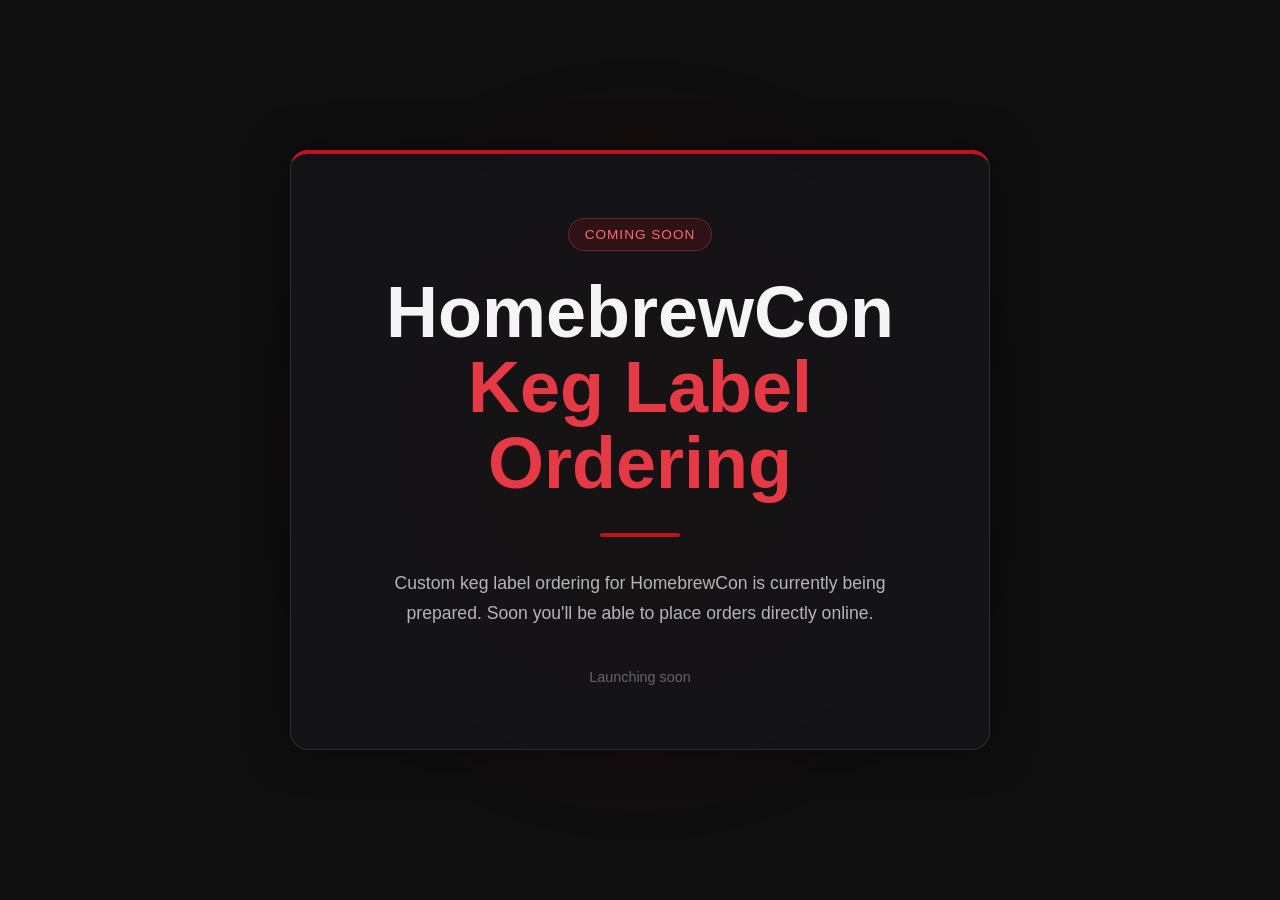
==== index.html @ 5b551ce6 "init" ====
<!DOCTYPE html>
<html lang="en">
<head>
    <meta charset="UTF-8" />
    <meta name="viewport" content="width=device-width, initial-scale=1.0" />
    <title>HomebrewCon Keg Label Ordering</title>

    <style>
        * {
            box-sizing: border-box;
            margin: 0;
            padding: 0;
        }

        body {
            background: #0f0f10;
            color: #f5f5f5;
            font-family: Arial, Helvetica, sans-serif;
            min-height: 100vh;
            display: flex;
            align-items: center;
            justify-content: center;
            padding: 2rem;
            overflow: hidden;
        }

        .background-glow {
            position: absolute;
            width: 700px;
            height: 700px;
            background: radial-gradient(circle, rgba(180, 0, 0, 0.35) 0%, rgba(180, 0, 0, 0) 70%);
            filter: blur(40px);
            z-index: 0;
        }

        .container {
            position: relative;
            z-index: 1;
            max-width: 700px;
            width: 100%;
            background: rgba(20, 20, 22, 0.92);
            border: 1px solid #2d2d2f;
            border-top: 4px solid #c1121f;
            border-radius: 18px;
            padding: 4rem 3rem;
            text-align: center;
            box-shadow: 0 0 40px rgba(0, 0, 0, 0.5);
        }

        .tag {
            display: inline-block;
            background: rgba(193, 18, 31, 0.15);
            color: #ff6b6b;
            border: 1px solid rgba(255, 107, 107, 0.25);
            padding: 0.5rem 1rem;
            border-radius: 999px;
            font-size: 0.85rem;
            letter-spacing: 1px;
            text-transform: uppercase;
            margin-bottom: 1.5rem;
        }

        h1 {
            font-size: clamp(2.5rem, 6vw, 4.5rem);
            line-height: 1.05;
            margin-bottom: 1.25rem;
            font-weight: 800;
        }

        .accent {
            color: #e63946;
        }

        p {
            color: #b5b5b8;
            font-size: 1.1rem;
            line-height: 1.7;
            max-width: 560px;
            margin: 0 auto 2rem;
        }

        .divider {
            width: 80px;
            height: 4px;
            background: #c1121f;
            border-radius: 999px;
            margin: 2rem auto;
        }

        .notify {
            display: inline-block;
            text-decoration: none;
            background: #c1121f;
            color: white;
            padding: 1rem 1.75rem;
            border-radius: 12px;
            font-weight: bold;
            transition: all 0.2s ease;
            border: 1px solid transparent;
        }

        .notify:hover {
            background: #e63946;
            transform: translateY(-2px);
            box-shadow: 0 8px 24px rgba(230, 57, 70, 0.35);
        }

        .footer {
            margin-top: 2.5rem;
            color: #666;
            font-size: 0.9rem;
        }

        @media (max-width: 640px) {
            .container {
                padding: 3rem 1.5rem;
            }

            p {
                font-size: 1rem;
            }
        }
    </style>
</head>

<body>

    <div class="background-glow"></div>

    <div class="container">
        <div class="tag">Coming Soon</div>

        <h1>
            HomebrewCon<br>
            <span class="accent">Keg Label Ordering</span>
        </h1>

        <div class="divider"></div>

        <p>
            Custom keg label ordering for HomebrewCon is currently being prepared.
            Soon you'll be able to place orders directly online.
        </p>

        <div class="footer">
            Launching soon
        </div>
    </div>

</body>
</html>
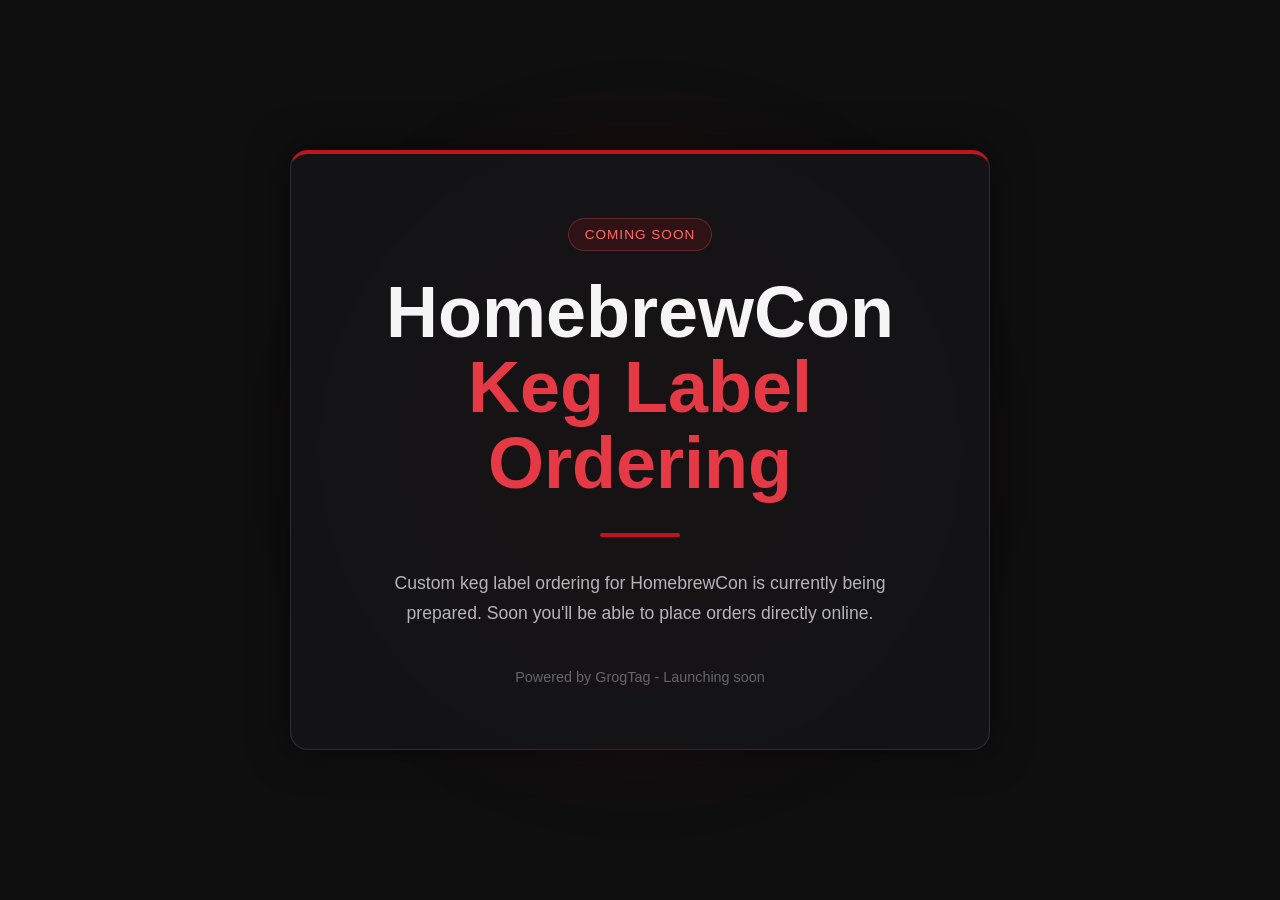
==== commit 4002b4a4: "adding pages and firebase info" ====
--- a/index.html
+++ b/index.html
@@ -143,7 +143,7 @@
         </p>
 
         <div class="footer">
-            Launching soon
+            Powered by GrogTag - Launching soon
         </div>
     </div>
 
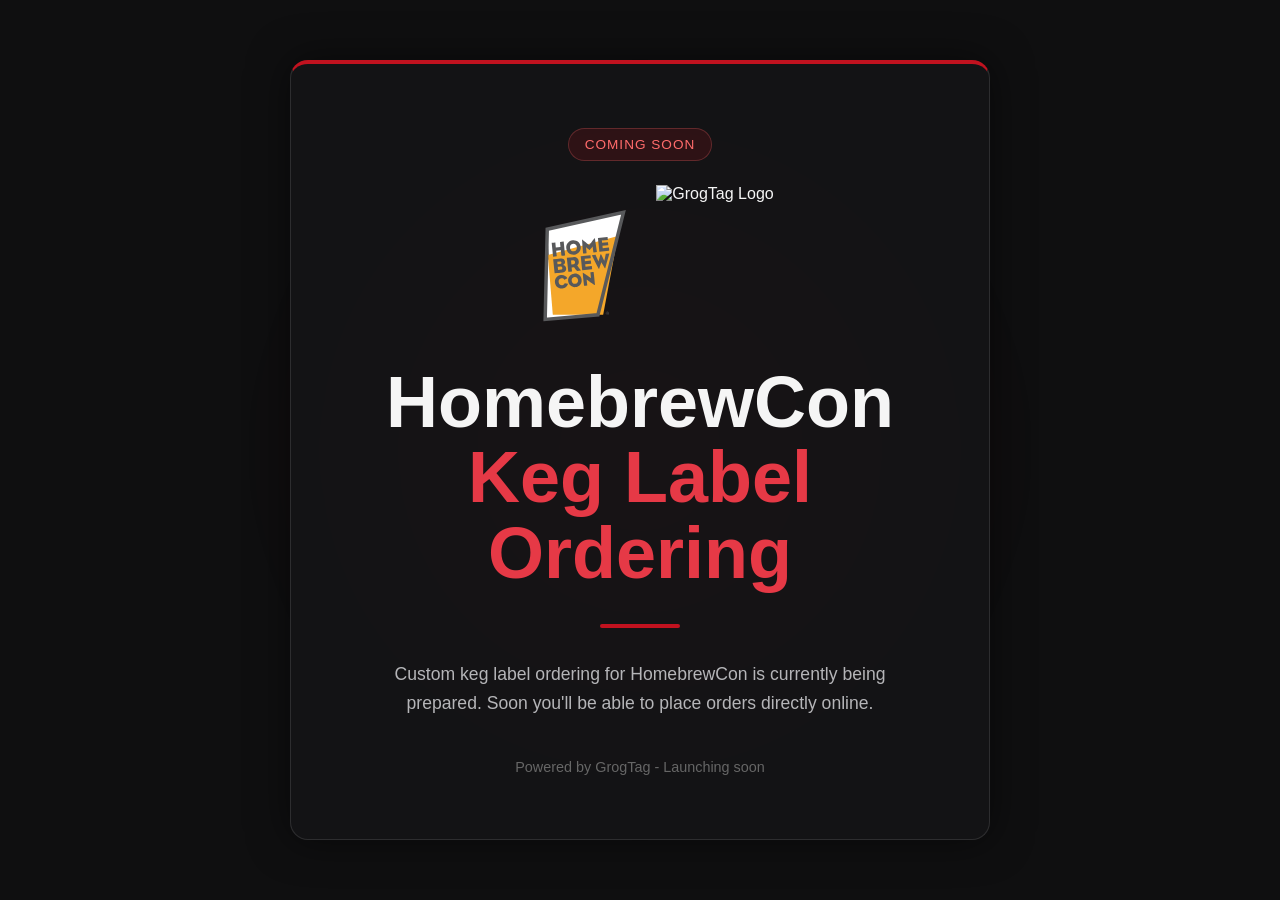
==== commit 0a382958: "adding logos" ====
--- a/index.html
+++ b/index.html
@@ -120,15 +120,31 @@
                 font-size: 1rem;
             }
         }
+
+         .logo-container {
+     display: flex;
+     justify-content: center;
+ }
+
+ .logo-container img {
+     /* max-height: 200px; */
+     max-width: 150px;
+     height: auto;
+     width: auto;
+ }
     </style>
 </head>
 
 <body>
 
     <div class="background-glow"></div>
-
     <div class="container">
         <div class="tag">Coming Soon</div>
+        <div class="logo-container">
+            <img src="./HBC-Logo.svg" alt="HBC Logo">
+            <img src="https://www.grogtag.com/-1015630644/Handler/CSSOverride/GetImage/6/grogtag-logo.svg"
+                alt="GrogTag Logo">
+        </div>
 
         <h1>
             HomebrewCon<br>
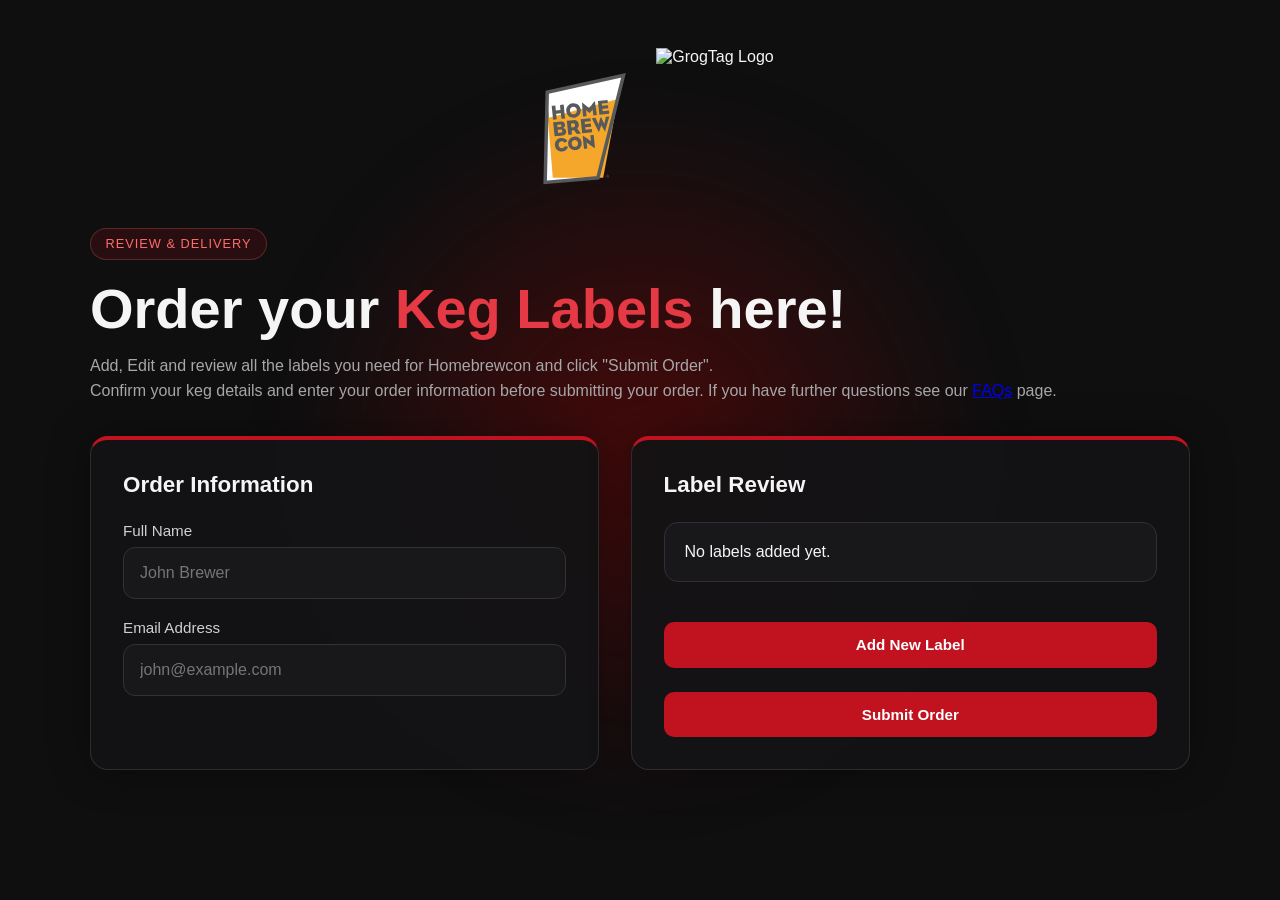
==== commit e7becac6: "Made live" ====
--- a/index.html
+++ b/index.html
@@ -1,167 +1,589 @@
 <!DOCTYPE html>
 <html lang="en">
+
 <head>
     <meta charset="UTF-8" />
     <meta name="viewport" content="width=device-width, initial-scale=1.0" />
-    <title>HomebrewCon Keg Label Ordering</title>
-
-    <style>
-        * {
-            box-sizing: border-box;
-            margin: 0;
-            padding: 0;
-        }
-
-        body {
-            background: #0f0f10;
-            color: #f5f5f5;
-            font-family: Arial, Helvetica, sans-serif;
-            min-height: 100vh;
-            display: flex;
-            align-items: center;
-            justify-content: center;
-            padding: 2rem;
-            overflow: hidden;
-        }
-
-        .background-glow {
-            position: absolute;
-            width: 700px;
-            height: 700px;
-            background: radial-gradient(circle, rgba(180, 0, 0, 0.35) 0%, rgba(180, 0, 0, 0) 70%);
-            filter: blur(40px);
-            z-index: 0;
-        }
-
-        .container {
-            position: relative;
-            z-index: 1;
-            max-width: 700px;
-            width: 100%;
-            background: rgba(20, 20, 22, 0.92);
-            border: 1px solid #2d2d2f;
-            border-top: 4px solid #c1121f;
-            border-radius: 18px;
-            padding: 4rem 3rem;
-            text-align: center;
-            box-shadow: 0 0 40px rgba(0, 0, 0, 0.5);
-        }
-
-        .tag {
-            display: inline-block;
-            background: rgba(193, 18, 31, 0.15);
-            color: #ff6b6b;
-            border: 1px solid rgba(255, 107, 107, 0.25);
-            padding: 0.5rem 1rem;
-            border-radius: 999px;
-            font-size: 0.85rem;
-            letter-spacing: 1px;
-            text-transform: uppercase;
-            margin-bottom: 1.5rem;
-        }
-
-        h1 {
-            font-size: clamp(2.5rem, 6vw, 4.5rem);
-            line-height: 1.05;
-            margin-bottom: 1.25rem;
-            font-weight: 800;
-        }
-
-        .accent {
-            color: #e63946;
-        }
-
-        p {
-            color: #b5b5b8;
-            font-size: 1.1rem;
-            line-height: 1.7;
-            max-width: 560px;
-            margin: 0 auto 2rem;
-        }
-
-        .divider {
-            width: 80px;
-            height: 4px;
-            background: #c1121f;
-            border-radius: 999px;
-            margin: 2rem auto;
-        }
-
-        .notify {
-            display: inline-block;
-            text-decoration: none;
-            background: #c1121f;
-            color: white;
-            padding: 1rem 1.75rem;
-            border-radius: 12px;
-            font-weight: bold;
-            transition: all 0.2s ease;
-            border: 1px solid transparent;
-        }
-
-        .notify:hover {
-            background: #e63946;
-            transform: translateY(-2px);
-            box-shadow: 0 8px 24px rgba(230, 57, 70, 0.35);
-        }
-
-        .footer {
-            margin-top: 2.5rem;
-            color: #666;
-            font-size: 0.9rem;
-        }
-
-        @media (max-width: 640px) {
-            .container {
-                padding: 3rem 1.5rem;
-            }
-
-            p {
-                font-size: 1rem;
-            }
-        }
-
-         .logo-container {
-     display: flex;
-     justify-content: center;
- }
-
- .logo-container img {
-     /* max-height: 200px; */
-     max-width: 150px;
-     height: auto;
-     width: auto;
- }
-    </style>
+    <title>Review Order - HomebrewCon Keg Labels</title>
+    <link rel="stylesheet" href="./style.css">
 </head>
 
 <body>
-
     <div class="background-glow"></div>
-    <div class="container">
-        <div class="tag">Coming Soon</div>
+    <div class="page">
         <div class="logo-container">
             <img src="./HBC-Logo.svg" alt="HBC Logo">
             <img src="https://www.grogtag.com/-1015630644/Handler/CSSOverride/GetImage/6/grogtag-logo.svg"
                 alt="GrogTag Logo">
         </div>
+        <div class="tag">Review & Delivery</div>
 
         <h1>
-            HomebrewCon<br>
-            <span class="accent">Keg Label Ordering</span>
+            Order your <span class="accent">Keg Labels</span> here!
         </h1>
 
-        <div class="divider"></div>
-
-        <p>
-            Custom keg label ordering for HomebrewCon is currently being prepared.
-            Soon you'll be able to place orders directly online.
+        <p class="subtitle">
+            Add, Edit and review all the labels you need for Homebrewcon and click "Submit Order".<br>
+            Confirm your keg details and enter your order information before submitting your order.
+            If you have further questions see our <a href="./faq.html">FAQs</a> page.
         </p>
 
-        <div class="footer">
-            Powered by GrogTag - Launching soon
+        <!-- <div class="instructions-card">
+
+            <div class="instructions-header">
+
+                <div class="tag">
+                    Instructions
+                </div>
+
+                <h2>
+                    How To Submit Your <span class="accent">Keg Labels</span>
+                </h2>
+
+            </div>
+
+            <ol class="instructions-list">
+
+                <li>
+                    Add your delivery information. Name, Email, Address etc.
+                </li>
+
+                <li>
+                    Click <strong>"Add New Label"</strong>
+                </li>
+
+                <li>
+                    Add your label information into the popup form.
+                </li>
+
+                <li>
+                    Save each label when complete.
+                </li>
+
+                <li>
+                    Repeat Adding and Saving until you have all the labels you need.
+                </li>
+
+                <li>
+                    Review your delivery and label information. Edit anything that needs to change.
+                </li>
+
+                <li>
+                    Click <strong>"Submit Order"</strong>
+                </li>
+
+            </ol>
+
+        </div> -->
+
+        <div class="layout">
+
+            <!-- DELIVERY FORM -->
+            <div class="card">
+
+                <h2 class="section-title">
+                    Order Information
+                </h2>
+
+                <form id="deliveryForm">
+
+                    <div class="field">
+                        <label>Full Name</label>
+                        <input type="text" id="fullName" required placeholder="John Brewer">
+                    </div>
+
+                    <div class="field">
+                        <label>Email Address</label>
+                        <input type="email" id="email" required placeholder="john@example.com">
+                    </div>
+
+                    <!-- <div class="field">
+                        <label>Street Address</label>
+                        <input type="text" id="address1" required placeholder="123 Brew Street">
+                    </div>
+
+                    <div class="grid">
+
+                        <div class="field">
+                            <label>City</label>
+                            <input type="text" id="city" required placeholder="Sacramento">
+                        </div>
+
+                        <div class="field">
+                            <label>State</label>
+                            <input type="text" id="state" required placeholder="California">
+                        </div>
+
+                    </div>
+
+                    <div class="grid">
+
+                        <div class="field">
+                            <label>ZIP Code</label>
+                            <input type="text" id="zip" required placeholder="95814">
+                        </div>
+
+                        <div class="field">
+                            <label>Country</label>
+                            <input type="text" id="country" required placeholder="United States">
+                        </div>
+
+                    </div> -->
+
+                </form>
+
+            </div>
+
+            <!-- REVIEW -->
+            <div class="card">
+
+                <h2 class="section-title">
+                    Label Review
+                </h2>
+
+                <div id="labelsContainer"></div>
+
+                <button class="submit-button" type="button" onclick="openOverlay()">
+                    Add New Label
+                </button>
+
+                <button class="submit-button" type="button" onclick="submitOrder()">
+                    Submit Order
+                </button>
+
+            </div>
+            <!-- <div class="card">
+                <h2 class="section-title">
+                    Instructions
+                </h2>
+                    <ol class="instructions">
+                        <li>Add your delivery information. Name, Email, Address etc.</li>
+                        <li>Click "Add New Label"</li>
+                        <li>Add your label information into the popup form.</li>
+                        <li>Save each label when complete.</li>
+                        <li>Repeat Adding and Saving until you have all the labels you need.</li>
+                        <li>Review your delivery and label information. Edit anything that needs to change.</li>
+                        <li>Click "Submit Order"</li>
+                    </ol>
+            </div> -->
+
         </div>
+
     </div>
 
+
+
+
+    <!-- OVERLAY -->
+    <div class="overlay" id="overlay">
+
+        <div class="overlay-card">
+
+            <div class="overlay-header">
+
+                <div>
+                    <div class="tag">Edit Keg Label</div>
+
+                    <h2 class="section-title">
+                        Label Information
+                    </h2>
+                </div>
+
+                <button class="close-button" onclick="closeOverlay()">
+                    ✕
+                </button>
+
+            </div>
+
+            <form id="labelForm">
+
+                <input type="hidden" id="labelIndex" value="-1">
+                <div class="field">
+                    <label for="event">Event</label>
+                    <select id="event">
+                        <option>Club Night</option>
+                        <option>Homebrew Hospitality</option>
+                        <option>Homebrew Expo</option>
+                        <option>Brewer Talks</option>
+                        <option>Other</option>
+                    </select>
+                </div>
+
+                <div class="grid">
+
+                    <div class="field">
+                        <label>Club Name</label>
+                        <input type="text" id="clubName" required>
+                    </div>
+
+                    <div class="field">
+                        <label>Location</label>
+                        <input type="text" id="location">
+                    </div>
+
+                </div>
+
+                <div class="grid">
+
+                    <div class="field">
+                        <label>Beer Name</label>
+                        <input type="text" id="beerName">
+                    </div>
+
+                    <div class="field">
+                        <label>Beer Style</label>
+                        <input type="text" id="beerStyle">
+                    </div>
+
+
+                </div>
+
+                <div class="grid">
+
+                    <div class="field">
+                        <label>Day</label>
+                        <select id="day">
+                            <option>Monday</option>
+                            <option>Tuesday</option>
+                            <option>Wednesday</option>
+                            <option>Thursday</option>
+                            <option>Friday</option>
+                            <option>Saturday</option>
+                            <option>Sunday</option>
+                        </select>
+                    </div>
+
+                    <div class="field">
+                        <label>Time</label>
+                        <input type="time" id="time">
+                    </div>
+
+                    <div class="field">
+                        <label>Quantity of label</label>
+                        <input type="number" id="labelQuantity" min="1" value="1">
+                    </div>
+
+                </div>
+
+                <button class="save-button" type="submit">
+                    Save Label
+                </button>
+
+            </form>
+
+        </div>
+
+    </div>
+
+    <!-- REPLACE THE EXISTING SCRIPT WITH THIS -->
+
+    <script>
+
+        let labels = JSON.parse(localStorage.getItem('kegLabels')) || [];
+
+        const overlay = document.getElementById('overlay');
+        const labelsContainer = document.getElementById('labelsContainer');
+        const labelForm = document.getElementById('labelForm');
+
+        function openOverlay(index = -1) {
+
+            document.getElementById('labelIndex').value = index;
+
+            if (index >= 0) {
+
+                const label = labels[index];
+
+                document.getElementById('event').value = label.event;
+                document.getElementById('clubName').value = label.clubName;
+                document.getElementById('location').value = label.location;
+                document.getElementById('beerName').value = label.beerName;
+                document.getElementById('beerStyle').value = label.beerStyle;
+                document.getElementById('day').value = label.day;
+                document.getElementById('time').value = label.time;
+
+            } else {
+
+                labelForm.reset();
+
+            }
+
+            overlay.classList.add('active');
+        }
+
+        function closeOverlay() {
+            overlay.classList.remove('active');
+        }
+
+        function saveLabels() {
+            localStorage.setItem('kegLabels', JSON.stringify(labels));
+        }
+
+        function renderLabels() {
+
+            labelsContainer.innerHTML = '';
+
+            if (labels.length === 0) {
+
+                labelsContainer.innerHTML = `
+                <div class="label-card">
+                    No labels added yet.
+                </div>
+            `;
+
+                return;
+            }
+
+            labels.forEach((label, index) => {
+
+                const labelCard = document.createElement('div');
+                labelCard.className = 'label-card';
+
+                labelCard.innerHTML = `
+                <div class="label-top">
+
+                    <div class="beer-name">
+                        ${label.beerName} x ${label.labelQuantity}
+                    </div>
+
+                    <div class="event-tag">
+                        ${label.event}
+                    </div>
+
+                </div>
+
+                <div class="details">
+
+                    <div class="detail">
+                        <strong>Club Name</strong>
+                        ${label.clubName}
+                    </div>
+
+                    <div class="detail">
+                        <strong>Location</strong>
+                        ${label.location}
+                    </div>
+
+                    <div class="detail">
+                        <strong>Beer Style</strong>
+                        ${label.beerStyle}
+                    </div>
+
+                    <div class="detail">
+                        <strong>Schedule</strong>
+                        ${label.day} • ${formatTime(label.time)}
+                    </div>
+
+                </div>
+
+                <div class="button-row">
+
+                    <button 
+                        class="edit-button" 
+                        type="button"
+                        onclick="openOverlay(${index})"
+                    >
+                        Edit Info
+                    </button>
+
+                    <button 
+                        class="edit-button" 
+                        type="button"
+                        onclick="deleteLabel(${index})"
+                    >
+                        Delete
+                    </button>
+
+                </div>
+            `;
+
+                labelsContainer.appendChild(labelCard);
+
+            });
+
+        }
+
+        function deleteLabel(index) {
+
+            if (!confirm('Delete this label?')) {
+                return;
+            }
+
+            labels.splice(index, 1);
+
+            saveLabels();
+            renderLabels();
+        }
+
+        function formatTime(time) {
+
+            if (!time) {
+                return '';
+            }
+
+            const [hours, minutes] = time.split(':');
+
+            let hour = parseInt(hours);
+            const ampm = hour >= 12 ? 'PM' : 'AM';
+
+            hour = hour % 12;
+            hour = hour ? hour : 12;
+
+            return `${hour}:${minutes} ${ampm}`;
+        }
+
+        labelForm.addEventListener('submit', function (event) {
+
+            event.preventDefault();
+
+            if (!labelForm.checkValidity()) {
+
+                labelForm.reportValidity();
+
+                return;
+            }
+
+            const labelData = {
+
+                event: document.getElementById('event').value,
+                clubName: document.getElementById('clubName').value,
+                location: document.getElementById('location').value,
+                beerName: document.getElementById('beerName').value,
+                beerStyle: document.getElementById('beerStyle').value,
+                labelQuantity: document.getElementById('labelQuantity').value,
+                day: document.getElementById('day').value,
+                time: document.getElementById('time').value
+
+            };
+
+            const index = parseInt(document.getElementById('labelIndex').value);
+
+            if (index >= 0) {
+
+                labels[index] = labelData;
+
+            } else {
+
+                labels.push(labelData);
+
+            }
+
+            saveLabels();
+
+            renderLabels();
+
+            closeOverlay();
+
+        });
+
+
+        async function submitOrder() {
+
+            const deliveryForm = document.getElementById('deliveryForm');
+
+            if (!deliveryForm.checkValidity()) {
+
+                deliveryForm.reportValidity();
+
+                return;
+            }
+
+            if (labels.length === 0) {
+
+                alert('Please add at least one keg label.');
+
+                return;
+            }
+
+            const orderData = {
+
+                delivery: {
+
+                    fullName: document.getElementById('fullName').value.trim(),
+                    email: document.getElementById('email').value.trim(),
+                    // address1: document.getElementById('address1').value.trim(),
+                    // city: document.getElementById('city').value.trim(),
+                    // state: document.getElementById('state').value.trim(),
+                    // zip: document.getElementById('zip').value.trim(),
+                    // country: document.getElementById('country').value.trim()
+
+                },
+
+                labels: labels,
+
+                createdAt: serverTimestamp()
+
+            };
+
+            console.log('ORDER SUBMISSION');
+            console.log(orderData);
+
+            try {
+
+                const docRef = await addDoc(
+                    collection(db, 'orderSubmissions'),
+                    orderData
+                );
+
+                console.log('Firestore document written:', docRef.id);
+
+                alert('Order submitted successfully.');
+
+                localStorage.removeItem('kegLabels');
+
+                labels = [];
+
+                renderLabels();
+
+                deliveryForm.reset();
+
+            } catch (error) {
+
+                console.error('Error submitting order:', error);
+
+                alert('Error submitting order.');
+
+            }
+
+        }
+
+        renderLabels();
+
+
+
+    </script>
+    <script type="module">
+
+        import { initializeApp } from "https://www.gstatic.com/firebasejs/11.10.0/firebase-app.js";
+
+        import {
+            getFirestore,
+            collection,
+            addDoc,
+            serverTimestamp
+        } from "https://www.gstatic.com/firebasejs/11.10.0/firebase-firestore.js";
+
+        // REPLACE WITH YOUR FIREBASE CONFIG
+
+        const firebaseConfig = {
+            apiKey: "AIzaSyDXSr_khSoQ34RMCjsX0uIkTZlVUAhomd0",
+            authDomain: "homebrewcon-keg.firebaseapp.com",
+            projectId: "homebrewcon-keg",
+            storageBucket: "homebrewcon-keg.firebasestorage.app",
+            messagingSenderId: "135908366189",
+            appId: "1:135908366189:web:1805daefc872a2db60ec64",
+            measurementId: "G-2FH3SNRNG0"
+        };
+
+        const app = initializeApp(firebaseConfig);
+
+        const db = getFirestore(app);
+
+        window.db = db;
+        window.collection = collection;
+        window.addDoc = addDoc;
+        window.serverTimestamp = serverTimestamp;
+
+    </script>
 </body>
+
 </html>
--- a/style.css
+++ b/style.css
@@ -0,0 +1,364 @@
+ * {
+     box-sizing: border-box;
+     margin: 0;
+     padding: 0;
+ }
+
+ body {
+     background: #0f0f10;
+     color: #f5f5f5;
+     font-family: Arial, Helvetica, sans-serif;
+     min-height: 100vh;
+     padding: 3rem 1.5rem;
+ }
+
+ .background-glow {
+     position: fixed;
+     width: 700px;
+     height: 700px;
+     background: radial-gradient(circle, rgba(180, 0, 0, 0.35) 0%, rgba(180, 0, 0, 0) 70%);
+     filter: blur(40px);
+     z-index: 0;
+     top: 50%;
+     left: 50%;
+     transform: translate(-50%, -50%);
+ }
+
+ .page {
+     position: relative;
+     z-index: 1;
+     max-width: 1100px;
+     margin: 0 auto;
+ }
+
+ .tag {
+     display: inline-block;
+     background: rgba(193, 18, 31, 0.15);
+     color: #ff6b6b;
+     border: 1px solid rgba(255, 107, 107, 0.25);
+     padding: 0.45rem 0.9rem;
+     border-radius: 999px;
+     font-size: 0.8rem;
+     letter-spacing: 1px;
+     text-transform: uppercase;
+     margin-bottom: 1rem;
+ }
+
+ h1 {
+     font-size: clamp(2rem, 5vw, 3.5rem);
+     margin-bottom: 0.75rem;
+ }
+
+ .accent {
+     color: #e63946;
+ }
+
+ .subtitle {
+     color: #a7a7aa;
+     line-height: 1.6;
+ }
+
+ .layout {
+     display: grid;
+     grid-template-columns: 1fr 1.1fr;
+     gap: 2rem;
+     margin-top: 2rem;
+ }
+
+ .card {
+     background: rgba(20, 20, 22, 0.94);
+     border: 1px solid #2d2d2f;
+     border-top: 4px solid #c1121f;
+     border-radius: 18px;
+     padding: 2rem;
+     box-shadow: 0 0 40px rgba(0, 0, 0, 0.35);
+ }
+
+ .section-title {
+     font-size: 1.4rem;
+     margin-bottom: 1.5rem;
+ }
+
+ form {
+     display: grid;
+     gap: 1.25rem;
+ }
+
+ .grid {
+     display: grid;
+     grid-template-columns: 1fr 1fr;
+     gap: 1.25rem;
+ }
+
+ .field {
+     display: flex;
+     flex-direction: column;
+ }
+
+ label {
+     margin-bottom: 0.5rem;
+     color: #d0d0d2;
+     font-size: 0.95rem;
+ }
+
+ input,
+ select,
+ textarea {
+     width: 100%;
+     background: #18181b;
+     border: 1px solid #313136;
+     color: white;
+     padding: 1rem;
+     border-radius: 12px;
+     font-size: 1rem;
+     transition: 0.2s ease;
+ }
+
+ textarea {
+     min-height: 110px;
+     resize: vertical;
+ }
+
+ input:focus,
+ select:focus,
+ textarea:focus {
+     outline: none;
+     border-color: #c1121f;
+     box-shadow: 0 0 0 3px rgba(193, 18, 31, 0.2);
+ }
+
+ .label-card {
+     background: #18181b;
+     border: 1px solid #2f2f35;
+     border-radius: 14px;
+     padding: 1.25rem;
+     margin-bottom: 1rem;
+ }
+
+ .label-top {
+     display: flex;
+     justify-content: space-between;
+     align-items: center;
+     margin-bottom: 1rem;
+ }
+
+ .beer-name {
+     font-size: 1.15rem;
+     font-weight: bold;
+ }
+
+ .event-tag {
+     background: rgba(193, 18, 31, 0.15);
+     color: #ff6b6b;
+     border: 1px solid rgba(255, 107, 107, 0.2);
+     padding: 0.3rem 0.7rem;
+     border-radius: 999px;
+     font-size: 0.75rem;
+ }
+
+ .details {
+     display: grid;
+     grid-template-columns: 1fr 1fr;
+     gap: 0.75rem;
+     color: #b5b5b8;
+     font-size: 0.95rem;
+ }
+
+ .detail strong {
+     display: block;
+     color: #ffffff;
+     margin-bottom: 0.2rem;
+     font-size: 0.85rem;
+ }
+
+ .button-row {
+     display: flex;
+     gap: 0.75rem;
+     margin-top: 1rem;
+ }
+
+ button {
+     border: none;
+     padding: 0.9rem 1.2rem;
+     border-radius: 10px;
+     cursor: pointer;
+     transition: 0.2s ease;
+     font-weight: bold;
+     font-size: 0.95rem;
+ }
+
+ .edit-button {
+     background: transparent;
+     color: #ff6b6b;
+     border: 1px solid rgba(255, 107, 107, 0.3);
+ }
+
+ .edit-button:hover {
+     background: rgba(193, 18, 31, 0.12);
+ }
+
+ .submit-button {
+     width: 100%;
+     margin-top: 1.5rem;
+     background: #c1121f;
+     color: white;
+ }
+
+ .submit-button:hover,
+ .save-button:hover {
+     background: #e63946;
+     transform: translateY(-2px);
+     box-shadow: 0 8px 24px rgba(230, 57, 70, 0.35);
+ }
+
+ /* OVERLAY */
+
+ .overlay {
+     position: fixed;
+     inset: 0;
+     background: rgba(0, 0, 0, 0.78);
+     display: none;
+     align-items: center;
+     justify-content: center;
+     z-index: 999;
+     padding: 2rem;
+ }
+
+ .overlay.active {
+     display: flex;
+ }
+
+ .overlay-card {
+     width: 100%;
+     max-width: 720px;
+     max-height: 90vh;
+     overflow-y: auto;
+     background: #141416;
+     border: 1px solid #2d2d2f;
+     border-top: 4px solid #c1121f;
+     border-radius: 18px;
+     padding: 2rem;
+     box-shadow: 0 0 50px rgba(0, 0, 0, 0.5);
+ }
+
+ .overlay-header {
+     display: flex;
+     justify-content: space-between;
+     align-items: center;
+     margin-bottom: 2rem;
+ }
+
+ .close-button {
+     background: transparent;
+     color: #999;
+     border: none;
+     font-size: 1.4rem;
+     cursor: pointer;
+     padding: 0;
+ }
+
+ .close-button:hover {
+     color: white;
+ }
+
+ .save-button {
+     background: #c1121f;
+     color: white;
+     width: 100%;
+     margin-top: 1rem;
+ }
+
+ .logo-container {
+     display: flex;
+     justify-content: center;
+ }
+
+ .logo-container img {
+     /* max-height: 200px; */
+     max-width: 150px;
+     height: auto;
+     width: auto;
+ }
+
+ /* .instructions {
+            background-color: #2f2f35;
+            font-size: 1.25rem;
+            padding: 1rem;
+        }
+
+        .instructions li {
+            margin-bottom: 1rem;;
+        } */
+
+ .instructions-card {
+     margin-top: 2rem;
+     margin-bottom: 2rem;
+     background: rgba(20, 20, 22, 0.94);
+     border: 1px solid #2d2d2f;
+     border-top: 4px solid #c1121f;
+     border-radius: 18px;
+     padding: 2rem;
+     box-shadow: 0 0 40px rgba(0, 0, 0, 0.35);
+ }
+
+ .instructions-header {
+     margin-bottom: 1.5rem;
+ }
+
+ .instructions-header h2 {
+     font-size: 1.8rem;
+     margin-top: 0.5rem;
+ }
+
+ .instructions-list {
+     padding-left: 1.5rem;
+     color: #b5b5b8;
+     line-height: 1.9;
+     display: grid;
+     gap: 0.75rem;
+ }
+
+ .instructions-list li {
+     padding-left: 0.35rem;
+ }
+
+ .instructions-list strong {
+     color: #ffffff;
+ }
+
+ @media (max-width: 700px) {
+
+     .instructions-card {
+         padding: 1.5rem;
+     }
+
+     .instructions-header h2 {
+         font-size: 1.5rem;
+     }
+
+ }
+
+ @media (max-width: 900px) {
+     .layout {
+         grid-template-columns: 1fr;
+     }
+ }
+
+ @media (max-width: 600px) {
+
+     .grid,
+     .details {
+         grid-template-columns: 1fr;
+     }
+
+     .card,
+     .overlay-card {
+         padding: 1.5rem;
+     }
+
+     .label-top {
+         flex-direction: column;
+         align-items: flex-start;
+         gap: 0.75rem;
+     }
+ }
